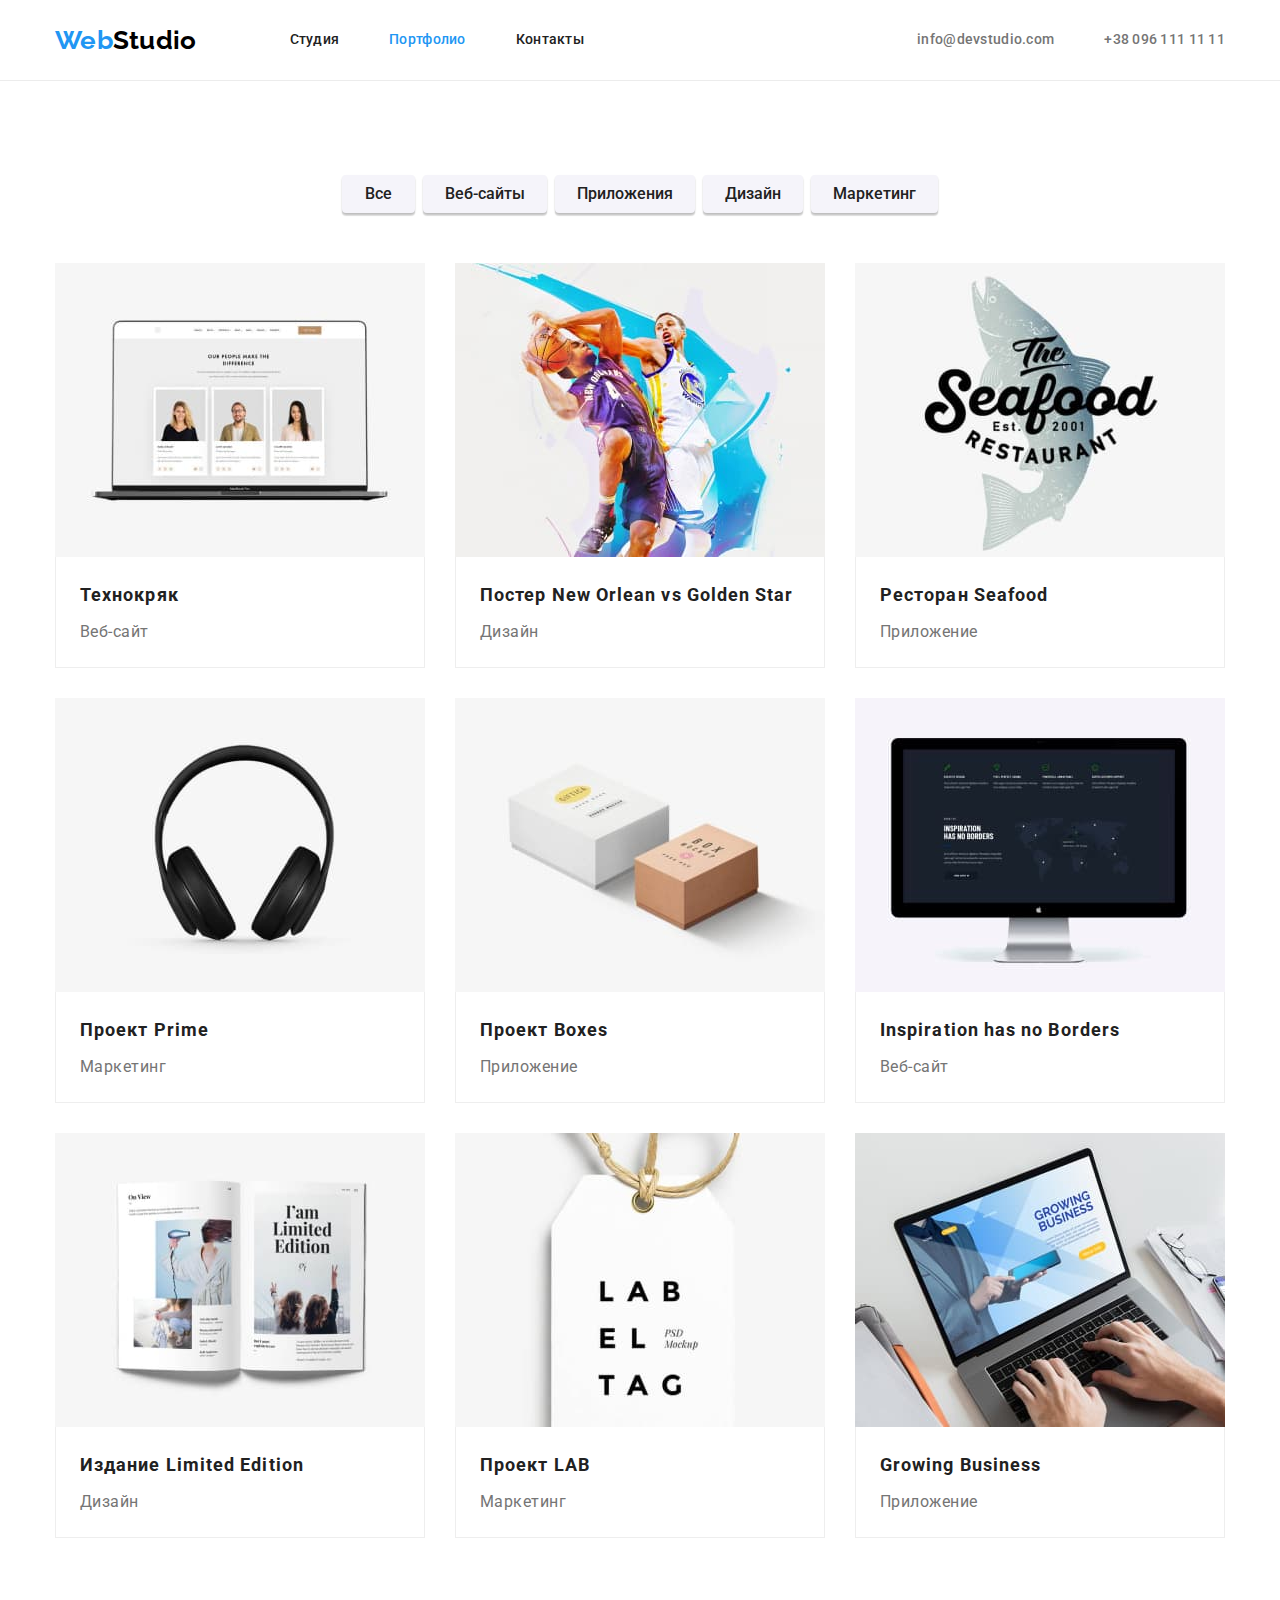
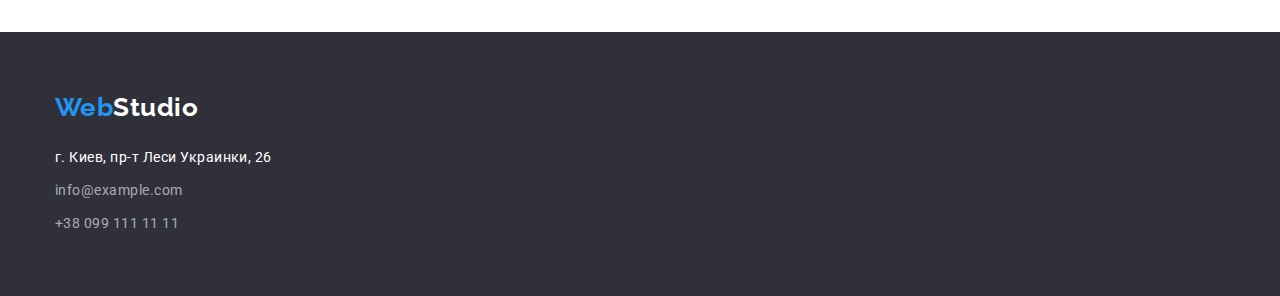
==== portfolio.html @ a85995fd "добавляет контент" ====
<!DOCTYPE html>
<html lang="ru">

<head>
    <meta charset="UTF-8">
    <meta http-equiv="X-UA-Compatible" content="IE=edge">
    <meta name="viewport" content="width=device-width, initial-scale=1.0">
    <title>WebStudio-Portfolio</title>    
    <link rel="preconnect" href="https://fonts.gstatic.com">
    <link href="https://fonts.googleapis.com/css2?family=Raleway:wght@700&family=Roboto:wght@400;500;700;900&display=swap"
        rel="stylesheet">
    <link rel="stylesheet" href="https://cdnjs.cloudflare.com/ajax/libs/modern-normalize/1.0.0/modern-normalize.min.css" />
    <link rel="stylesheet" href="./css/styles.css">
</head>
<body class="body-portfolio">

    <!-- Шапка страницы -->
    <header class="header second-header">
        <div class="container header-container">
            <nav class="navigation">
                <a class="logo" href="./index.html"><span class="logo-web">Web</span>Studio</a>
                <ul class="list menu">
                    <li class="menu-item"><a class="link nav-website" href="./index.html">Студия</a></li>
                    <li class="menu-item"><a class="link nav-website curent" href="Портфолио">Портфолио</a></li>
                    <li class="menu-item"><a class="link nav-website" href="Контакты">Контакты</a></li>
                </ul>
            </nav>
            <ul class="list menu">
                <li class="menu-item"><a class="link" href="mailto:info@devstudio.com">info@devstudio.com</a></li>
                <li class="menu-item"><a class="link" href="tell:+380961111111">+38 096 111 11 11</a></li>
            </ul>
        </div>        
    </header>

    <!-- body page -->
    <main>
        <h1 class="title-list visually-hidden">Наши работы</h1>
        
        <section class="section">
            <div class="container">
                <h2 class="title-list visually-hidden">Навигация</h2>
                <ul class="list button-nav">
                    <li class="button-item"><button class="list-button curent-button" type="button">Все</button></li>
                    <li class="button-item"><button class="list-button" type="button">Веб-сайты</button></li>
                    <li class="button-item"><button class="list-button" type="button">Приложения</button></li>
                    <li class="button-item"><button class="list-button" type="button">Дизайн</button></li>
                    <li class="button-item"><button class="list-button" type="button">Маркетинг</button></li>
                </ul>
                <ul class="list box-navigation">
                    <li class="box">
                        <a class="link" href="">
                            <img src="./images/portfolio/tehnokrayk.jpg" width="370" height="294" alt="Технокряк">
                            <div class="title-card">
                                <h3 class="title-work">Технокряк</h3>
                                <p>Веб-сайт</p>
                            </div>                            
                        </a>
                    </li>
                    <li class="box">
                        <a class="link" href="">
                            <img src="./images/portfolio/poster.jpg" width="370" height="294" alt="Постер New Orlean vs Golden Star">
                            <div class="title-card">
                                <h3 class="title-work">Постер New Orlean vs Golden Star</h3>
                                <p>Дизайн</p>
                            </div>                            
                        </a>
                    </li>
                    <li class="box">
                        <a class="link" href="">
                            <img src="./images/portfolio/seafood.jpg" width="370" height="294" alt="Ресторан Seafood">
                            <div class="title-card">
                                <h3 class="title-work">Ресторан Seafood</h3>
                                <p>Приложение</p>
                            </div>                            
                        </a>
                    </li>
                    <li class="box">
                        <a class="link" href="">
                            <img src="./images/portfolio/prime.jpg" width="370" height="294" alt="Проект Prime">
                            <div class="title-card">
                                <h3 class="title-work">Проект Prime</h3>
                                <p>Маркетинг</p>
                            </div>                            
                        </a>
                    </li>
                    <li class="box">
                        <a class="link" href="">
                            <img src="./images/portfolio/boxes.jpg" width="370" height="294" alt="Проект Boxes">
                            <div class="title-card">
                                <h3 class="title-work">Проект Boxes</h3>
                                <p>Приложение</p>
                            </div>                            
                        </a>
                    </li>
                    <li class="box">
                        <a class="link" href="">
                            <img src="./images/portfolio/inspiration.jpg" width="370" height="294" alt="Inspiration has no Borders">
                            <div class="title-card">
                                <h3 class="title-work">Inspiration has no Borders</h3>
                                <p>Веб-сайт</p>
                            </div>                            
                        </a>
                    </li>
                    <li class="box">
                        <a class="link" href="">
                            <img src="./images/portfolio/limited-edition.jpg" width="370" height="294" alt="Издание Limited Edition">
                            <div class="title-card">
                                <h3 class="title-work">Издание Limited Edition</h3>
                                <p>Дизайн</p>
                            </div>                            
                        </a>
                    </li>
                    <li class="box">
                        <a class="link" href="">
                            <img src="./images/portfolio/lab.jpg" width="370" height="294" alt="Проект LAB">
                            <div class="title-card">
                                <h3 class="title-work">Проект LAB</h3>
                                <p>Маркетинг</p>
                            </div>                            
                        </a>
                    </li>
                    <li class="box">
                        <a class="link" href="">
                            <img src="./images/portfolio/growing-business.jpg" width="370" height="294" alt="Growing Business">
                            <div class="title-card">
                                <h3 class="title-work">Growing Business</h3>
                                <p>Приложение</p>
                            </div>                            
                        </a>
                    </li>
                </ul>
            </div>            
        </section>
    </main>

    <!-- Подвал страницы -->
    <footer class="footer dark-bg">
        <div class="container">
            <a class="logo" href="./index.html"><span class="logo-web">Web</span>Studio</a>
            <address class="adres">
                <a class="link adres-link" href="https://goo.gl/maps/QiGwBbTiT5LWNv1y5" target="_blank" rel="noopener noreferrer">г.
                    Киев, пр-т Леси Украинки, 26</a>
            
                <ul class="list footer-list">
                    <li class="footer-link"><a class="link footer-nav" href="mailto:info@example.com">info@example.com</a></li>
                    <li class="footer-link"><a class="link footer-nav" href="tell:+380991111111">+38 099 111 11 11</a></li>
                </ul>
            </address>
        </div>        
    </footer>
</body>
    
</html>
---- css/styles.css ----
:root {
  --color-logo: #000000;
  --main-text-color: #757575;
  --title-color: #212121;
  --title-second-color: #ffffff;
  --hover-color: #2196f3;
  --button-hover-color: #188ce8;
  --dark-bg-color: #2f303a;
  --second-bg-color: #f5f4fa;
  --nav-footer-color: rgba(255, 255, 255, 0.6);
  --title-font: Roboto;

  --color-button-portfolio: #f5f4fa;
  --container-border-color: #eeeeee;
}

html {
  box-sizing: border-box;
}

*,
*::before,
*::after {
  box-sizing: inherit;
}

/* first page
header
fooer
*/

.body {
  font-family: var(--title-font), sans-serif;
  font-style: normal;
  font-weight: 400;
  font-size: 14px;
  line-height: 1.71;
  letter-spacing: 0.03em;
  color: var(--main-text-color);
}

h1,
h2,
h3,
h4,
h5,
h6,
p,
ul {
  margin: 0;
}

img {
  display: block;
  max-width: 100%;
  height: auto;
}

.visually-hidden {
  position: absolute !important;
  clip: rect(1px 1px 1px 1px);
  clip: rect(1px, 1px, 1px, 1px);
  padding: 0 !important;
  border: 0 !important;
  height: 1px !important;
  width: 1px !important;
  overflow: hidden;
}

.link {
  text-decoration: none;
  color: var(--main-text-color);
  padding-top: 20px;
  padding-bottom: 20px;
}

.link:hover,
.link:focus {
  color: var(--hover-color);
}

.button:hover,
.button:focus {
  background-color: var(--button-hover-color);
}

.list {
  margin-top: 0;
  margin-bottom: 0;
  padding-left: 0;
  list-style: none;
}

.header {
  border-bottom: 1px solid #ececec;

  font-weight: 500;
  font-size: 14px;
  line-height: 1.14;
  letter-spacing: 0.02em;
}

.container {
  width: 1200px;
  padding-left: 15px;
  padding-right: 15px;
  margin-left: auto;
  margin-right: auto;
}

.header-container {
  height: 80px;
}

.header .container {
  display: flex;
  justify-content: flex-end;
  align-items: center;
}

.navigation {
  display: flex;
  align-items: center;
  margin-right: auto;
}

.header .logo {
  margin-right: 93px;
}

.logo-web {
  color: var(--hover-color);
}

.logo {
  font-family: Raleway, sans-serif;
  font-weight: 700;
  font-size: 26px;
  line-height: 1.19;
  color: var(--color-logo);
  text-decoration: none;
}

.dark-bg .logo {
  --color-logo: var(--title-second-color);
}

.nav-website {
  color: var(--title-color);
}

.curent {
  color: var(--hover-color);
}

/* .curent:hover,
.curent:focus {
  color: var(--title-color);
} */

.dark-bg {
  background-color: var(--dark-bg-color);
}

.menu {
  display: inline-flex;
}

.menu-item:not(:last-child) {
  margin-right: 50px;
}

.hero {
  padding-bottom: 200px;
  padding-top: 200px;
}

.heading {
  font-weight: 900;
  font-size: 44px;
  line-height: 1.36;
  text-align: center;
  letter-spacing: 0.06em;
  text-transform: uppercase;
  color: var(--title-second-color);

  width: calc(100% / 12 * 7);
  margin-right: auto;
  margin-left: auto;
  margin-bottom: 30px;
}

.button {
  display: block;
  margin: auto;
  min-width: 200px;
  padding: 10px 32px;

  font-family: inherit;
  cursor: pointer;
  font-weight: 700;
  font-size: 16px;
  line-height: 1.88;
  letter-spacing: 0.06em;
  color: var(--title-second-color);
  background-color: var(--hover-color);
  box-shadow: 0px 4px 4px rgba(0, 0, 0, 0.15);
  border-radius: 4px;
  border: 0px;
}

.title {
  padding: 94px 0;
}

.title-list {
  font-weight: 700;
  font-size: 36px;
  line-height: 1.17;
  text-align: center;
  color: var(--title-color);
  margin-bottom: 50px;
}

.description {
  display: flex;
}

.description-item {
  width: 270px;
}

.description .description-item:not(:last-child) {
  margin-right: 30px;
}

.title-heading {
  font-weight: 700;
  font-size: 14px;
  line-height: 1.14;
  text-transform: uppercase;
  color: var(--title-color);

  margin-bottom: 10px;
}

.images {
  display: flex;
  flex-wrap: wrap;
  margin-left: -30px;
  margin-top: -30px;
}

.images-item {
  margin-left: 30px;
  margin-top: 30px;

  flex-basis: calc((100% - 3 * 30px) / 3);
}

.work {
  padding-bottom: 94px;
}

.team {
  background-color: var(--second-bg-color);
  padding-top: 94px;
  padding-bottom: 94px;
}

.team-list {
  display: flex;
  flex-wrap: wrap;
  margin-top: -30px;
  margin-left: -30px;
}

.list-card {
  flex-basis: calc((100% - 4 * 30px) / 4);
  margin-top: 30px;
  margin-left: 30px;

  font-size: 16px;
  line-height: 1.88;
  text-align: center;
  background: var(--title-second-color);
  box-shadow: 0px 1px 3px rgba(0, 0, 0, 0.12), 0px 1px 1px rgba(0, 0, 0, 0.14),
    0px 2px 1px rgba(0, 0, 0, 0.2);
  border-radius: 0px 0px 4px 4px;
}

.developer-names {
  padding: 30px;
}

.card-heading {
  margin-bottom: 10px;

  font-weight: 500;
  font-size: 16px;
  line-height: 1.88;
  color: var(--title-color);
}

/* .studio:hover,
.studio:focus {
  color: var(--hover-color);
} */

.footer {
  padding-top: 60px;
  padding-bottom: 60px;
}

.adres {
  margin-top: 20px;

  font-style: normal;
  font-size: 14px;
  line-height: 1.71;
}

.footer-list {
  margin-top: 9px;
}

.footer-link:not(:last-child) {
  margin-bottom: 9px;
}

.adres-link {
  color: var(--title-second-color);
  padding: 0;
}

.footer-nav {
  color: rgba(255, 255, 255, 0.6);
}

/* portfolio */
.body-portfolio {
  font-family: var(--title-font), sans-serif;
  font-style: normal;
  font-weight: 400;
  font-size: 16px;
  line-height: 1.88;
  letter-spacing: 0.03em;
  color: var(--main-text-color);
}

.section {
  padding-top: 94px;
  padding-bottom: 94px;
}

.button-nav {
  display: flex;
  align-items: center;
  justify-content: center;
  margin: auto;
  margin-bottom: 50px;
}

.button-item:not(:last-child) {
  margin-right: 8px;
}

.list-button {
  min-width: 73px;
  padding: 6px 22px;

  font-family: inherit;
  cursor: pointer;
  font-weight: 500;
  font-size: 16px;
  line-height: 1.63;
  text-align: center;
  color: var(--title-color);
  background-color: var(--color-button-portfolio);
  box-shadow: 0px 3px 1px rgba(0, 0, 0, 0.1), 0px 1px 2px rgba(0, 0, 0, 0.08),
    0px 2px 2px rgba(0, 0, 0, 0.12);
  border-radius: 4px;
  border: 0px;
}

/* .curent-button {
  background-color: var(--button-hover-color);
  color: var(--title-second-color);
}

.curent-button:hover,
.curent-button:focus {
  color: var(--title-color);
  background-color: var(--color-button-portfolio);
} */

.list-button:hover,
.list-button:focus {
  background-color: var(--hover-color);
  color: var(--title-second-color);
}

.box-navigation {
  display: flex;
  flex-wrap: wrap;
  margin-left: -30px;
  margin-top: -30px;
}

.box {
  margin-left: 30px;
  margin-top: 30px;
  flex-basis: calc((100% - 3 * 30px) / 3);

  background-color: var(--title-second-color);
  box-sizing: border-box;
}

.title-card {
  padding: 20px 24px;
  border-left: 1px solid var(--container-border-color);
  border-right: 1px solid var(--container-border-color);
  border-bottom: 1px solid var(--container-border-color);
}

.title-work {
  font-weight: 700;
  font-size: 18px;
  line-height: 2;
  letter-spacing: 0.06em;
  color: var(--title-color);
  margin-bottom: 4px;
}
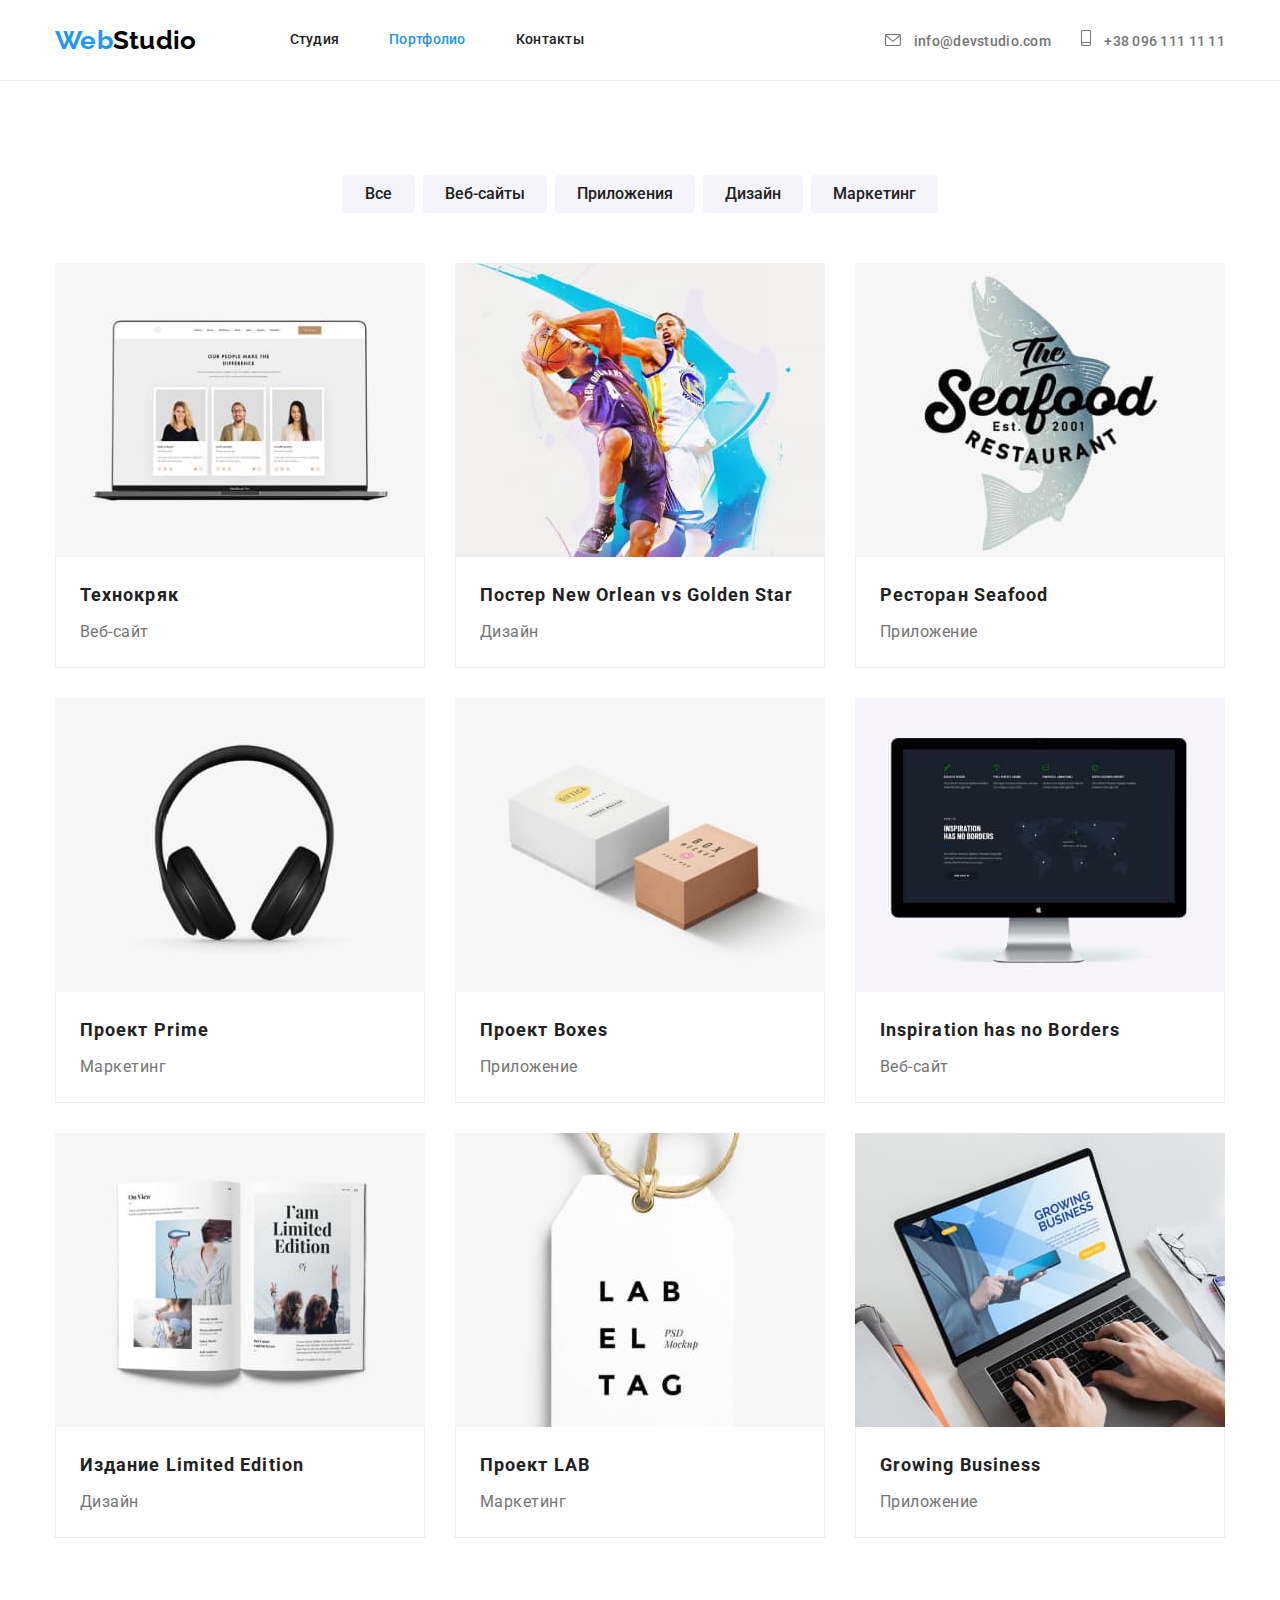
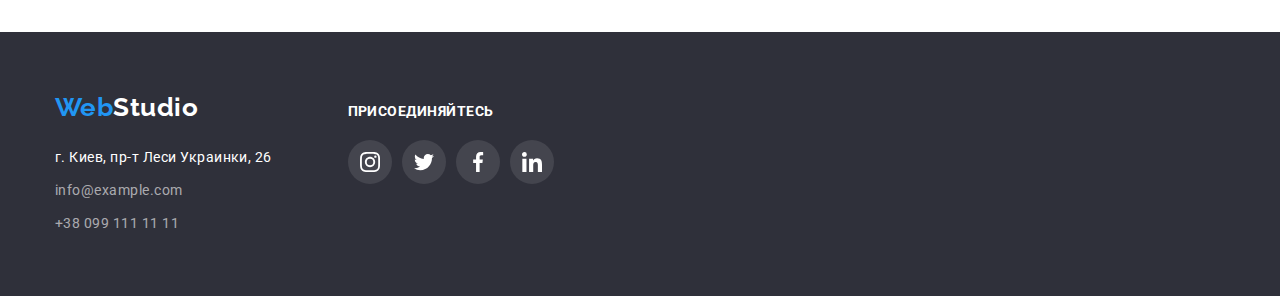
==== commit 9ac10dc2: "доделывает стили" ====
--- a/portfolio.html
+++ b/portfolio.html
@@ -25,9 +25,21 @@
                     <li class="menu-item"><a class="link nav-website" href="Контакты">Контакты</a></li>
                 </ul>
             </nav>
-            <ul class="list menu">
-                <li class="menu-item"><a class="link" href="mailto:info@devstudio.com">info@devstudio.com</a></li>
-                <li class="menu-item"><a class="link" href="tell:+380961111111">+38 096 111 11 11</a></li>
+            <ul class="list menu menu-link">
+                <li class="menu-item contacts">
+                    <a class="link" href="mailto:info@devstudio.com">
+                        <svg class="icon-mail">
+                            <use href="./images/icons-svg/header/sprite.svg#icon-envelope"></use>
+                        </svg>
+                        info@devstudio.com</a>
+                </li>
+                <li class="menu-item contacts">
+                    <a class="link" href="tell:+380961111111">
+                        <svg class="icon-phone">
+                            <use href="./images/icons-svg/header/sprite.svg#icon-smartphone"></use>
+                        </svg>
+                        +38 096 111 11 11</a>
+                </li>
             </ul>
         </div>        
     </header>
@@ -136,17 +148,55 @@
     <!-- Подвал страницы -->
     <footer class="footer dark-bg">
         <div class="container">
-            <a class="logo" href="./index.html"><span class="logo-web">Web</span>Studio</a>
-            <address class="adres">
-                <a class="link adres-link" href="https://goo.gl/maps/QiGwBbTiT5LWNv1y5" target="_blank" rel="noopener noreferrer">г.
-                    Киев, пр-т Леси Украинки, 26</a>
-            
-                <ul class="list footer-list">
-                    <li class="footer-link"><a class="link footer-nav" href="mailto:info@example.com">info@example.com</a></li>
-                    <li class="footer-link"><a class="link footer-nav" href="tell:+380991111111">+38 099 111 11 11</a></li>
-                </ul>
-            </address>
-        </div>        
+            <section class="footer-map">
+                <a class="logo" href="./index.html"><span class="logo-web">Web</span>Studio</a>
+                <address class="adres">
+                    <a class="link adres-link" href="https://goo.gl/maps/QiGwBbTiT5LWNv1y5" target="_blank"
+                        rel="noopener noreferrer">г.
+                        Киев, пр-т Леси Украинки, 26</a>
+    
+                    <ul class="list footer-list">
+                        <li class="footer-link"><a class="link footer-nav"
+                                href="mailto:info@example.com">info@example.com</a></li>
+                        <li class="footer-link"><a class="link footer-nav" href="tell:+380991111111">+38 099 111 11 11</a>
+                        </li>
+                    </ul>
+                </address>
+            </section>
+            <section class="social-site">
+                <h3 class="title-heading">присоединяйтесь</h3>
+                <ul class="list social-icons">
+                    <li class="social-icons-item">
+                        <a href="" class="social-icons-link" target="_blank" rel="noopener noreferrer">
+                            <svg class="icon">
+                                <use href="./images/icons-svg/social-network/sprite.svg#icon-instagram"></use>
+                            </svg>
+                        </a>
+                    </li>
+                    <li class="social-icons-item">
+                        <a href="" class="social-icons-link" target="_blank" rel="noopener noreferrer">
+                            <svg class="icon">
+                                <use href="./images/icons-svg/social-network/sprite.svg#icon-twitter"></use>
+                            </svg>
+                        </a>
+                    </li>
+                    <li class="social-icons-item">
+                        <a href="" class="social-icons-link" target="_blank" rel="noopener noreferrer">
+                            <svg class="icon">
+                                <use href="./images/icons-svg/social-network/sprite.svg#icon-facebook"></use>
+                            </svg>
+                        </a>
+                    </li>
+                    <li class="social-icons-item">
+                        <a href="" class="social-icons-link" target="_blank" rel="noopener noreferrer">
+                            <svg class="icon">
+                                <use href="./images/icons-svg/social-network/sprite.svg#icon-linkedin"></use>
+                            </svg>
+                        </a>
+                    </li>
+                </ul>
+            </section>
+        </div>
     </footer>
 </body>
     
--- a/css/styles.css
+++ b/css/styles.css
@@ -12,6 +12,8 @@
 
   --color-button-portfolio: #f5f4fa;
   --container-border-color: #eeeeee;
+
+  --color-social-icons: #afb1b8;
 }
 
 html {
@@ -70,8 +72,8 @@
 .link {
   text-decoration: none;
   color: var(--main-text-color);
-  padding-top: 20px;
-  padding-bottom: 20px;
+  padding-top: 15px;
+  padding-bottom: 15px;
 }
 
 .link:hover,
@@ -170,9 +172,38 @@
   margin-right: 50px;
 }
 
+.menu-link {
+  justify-content: flex-end;
+  align-items: baseline;
+}
+
+.contacts:not(:last-child) {
+  margin-right: 30px;
+}
+
+.contacts .icon-mail {
+  width: 16px;
+  height: 12px;
+  margin-right: 10px;
+  fill: currentColor;
+}
+
+.contacts .icon-phone {
+  width: 10px;
+  height: 16px;
+  margin-right: 10px;
+  fill: currentColor;
+}
+
 .hero {
+  max-width: 1600px;
   padding-bottom: 200px;
   padding-top: 200px;
+  background-image: linear-gradient(
+      rgba(47, 48, 58, 0.4),
+      rgba(47, 48, 58, 0.4)
+    ),
+    url(../images/hero/img-hero.jpg);
 }
 
 .heading {
@@ -224,14 +255,43 @@
 
 .description {
   display: flex;
+  flex-wrap: wrap;
+  margin-left: -30px;
+  margin-top: -30px;
 }
 
 .description-item {
+  margin-left: 30px;
+  margin-top: 30px;
+  flex-basis: calc((100% - 4 * 30px) / 4);
+}
+
+.description-item::before {
+  display: inline-block;
+  content: '';
   width: 270px;
-}
-
-.description .description-item:not(:last-child) {
-  margin-right: 30px;
+  height: 120px;
+  margin-bottom: 30px;
+  border-radius: 4px;
+  background-color: var(--color-button-portfolio);
+  background-repeat: no-repeat;
+  background-position: center;
+}
+
+.description-item:nth-child(1)::before {
+  background-image: url(../images/icons-svg/section-two/antenna.svg);
+}
+
+.description-item:nth-child(2)::before {
+  background-image: url(../images/icons-svg/section-two/clock.svg);
+}
+
+.description-item:nth-child(3)::before {
+  background-image: url(../images/icons-svg/section-two/diagram.svg);
+}
+
+.description-item:nth-child(4)::before {
+  background-image: url(../images/icons-svg/section-two/astronaut.svg);
 }
 
 .title-heading {
@@ -254,7 +314,6 @@
 .images-item {
   margin-left: 30px;
   margin-top: 30px;
-
   flex-basis: calc((100% - 3 * 30px) / 3);
 }
 
@@ -302,16 +361,118 @@
   color: var(--title-color);
 }
 
-/* .studio:hover,
-.studio:focus {
-  color: var(--hover-color);
-} */
+.profession {
+  margin-bottom: 16px;
+}
+
+.social-icons {
+  display: inline-flex;
+}
+
+.social-icons-link {
+  display: flex;
+  justify-content: center;
+  align-items: center;
+  width: 44px;
+  height: 44px;
+  border-radius: 50%;
+  background-color: var(--title-second-color);
+}
+
+.social-icons .icon {
+  width: 20px;
+  height: 20px;
+  fill: var(--color-social-icons);
+}
+
+.clients {
+  padding-top: 94px;
+  padding-bottom: 94px;
+}
+
+.logo-clients {
+  display: inline-flex;
+  flex-wrap: wrap;
+  margin-top: -30px;
+  margin-left: -30px;
+}
+
+.logotips {
+  margin-top: 30px;
+  margin-left: 30px;
+  width: calc(100% / 12 * 2);
+  flex-basis: calc((100% - 6 * 30px) / 6);
+}
+
+.partners-link {
+  display: flex;
+  justify-content: center;
+  align-items: center;
+  padding: 0;
+  width: 170px;
+  height: 90px;
+  border: 1px solid var(--color-social-icons);
+  border-radius: 4px;
+  filter: drop-shadow(0px 4px 4px rgba(0, 0, 0, 0.25));
+  background-repeat: no-repeat;
+  background-position: center;
+}
+
+.logotips .icon {
+  fill: var(--color-social-icons);
+}
+
+.logotips:hover .partners-link,
+.logotips:focus .partners-link {
+  border-color: currentColor;
+}
+
+.logotips:hover .icon,
+.logotips:focus .icon {
+  fill: currentColor;
+}
 
 .footer {
   padding-top: 60px;
   padding-bottom: 60px;
 }
 
+.footer .container {
+  display: flex;
+}
+
+.footer-map {
+  display: inline-block;
+  width: calc(100% / 12 * 3);
+}
+
+.social-site .title-heading {
+  padding-top: 12px;
+  margin-bottom: 20px;
+}
+
+.social-site .social-icons-link {
+  background-color: rgba(255, 255, 255, 0.1);
+}
+
+.social-site .icon {
+  fill: var(--title-second-color);
+}
+
+.social-icons-link:hover,
+.social-icons-link:focus {
+  background-color: var(--hover-color);
+}
+
+.social-icons-link:hover .icon,
+.social-icons-link:focus .icon {
+  fill: var(--title-second-color);
+}
+
+.social-icons-item:not(:last-child) {
+  margin-right: 10px;
+}
+
 .adres {
   margin-top: 20px;
 
@@ -335,6 +496,10 @@
 
 .footer-nav {
   color: rgba(255, 255, 255, 0.6);
+}
+
+.dark-bg .title-heading {
+  --title-color: var(--title-second-color);
 }
 
 /* portfolio */
@@ -377,8 +542,6 @@
   text-align: center;
   color: var(--title-color);
   background-color: var(--color-button-portfolio);
-  box-shadow: 0px 3px 1px rgba(0, 0, 0, 0.1), 0px 1px 2px rgba(0, 0, 0, 0.08),
-    0px 2px 2px rgba(0, 0, 0, 0.12);
   border-radius: 4px;
   border: 0px;
 }
@@ -398,6 +561,9 @@
 .list-button:focus {
   background-color: var(--hover-color);
   color: var(--title-second-color);
+  box-shadow: 0px 3px 1px rgba(0, 0, 0, 0.1), 0px 1px 2px rgba(0, 0, 0, 0.08),
+    0px 2px 2px rgba(0, 0, 0, 0.12);
+  border-radius: 4px;
 }
 
 .box-navigation {
@@ -414,6 +580,12 @@
 
   background-color: var(--title-second-color);
   box-sizing: border-box;
+}
+
+.box:hover,
+.box:focus {
+  box-shadow: 0px 1px 1px rgba(0, 0, 0, 0.12), 0px 4px 4px rgba(0, 0, 0, 0.06),
+    1px 4px 6px rgba(0, 0, 0, 0.16);
 }
 
 .title-card {
